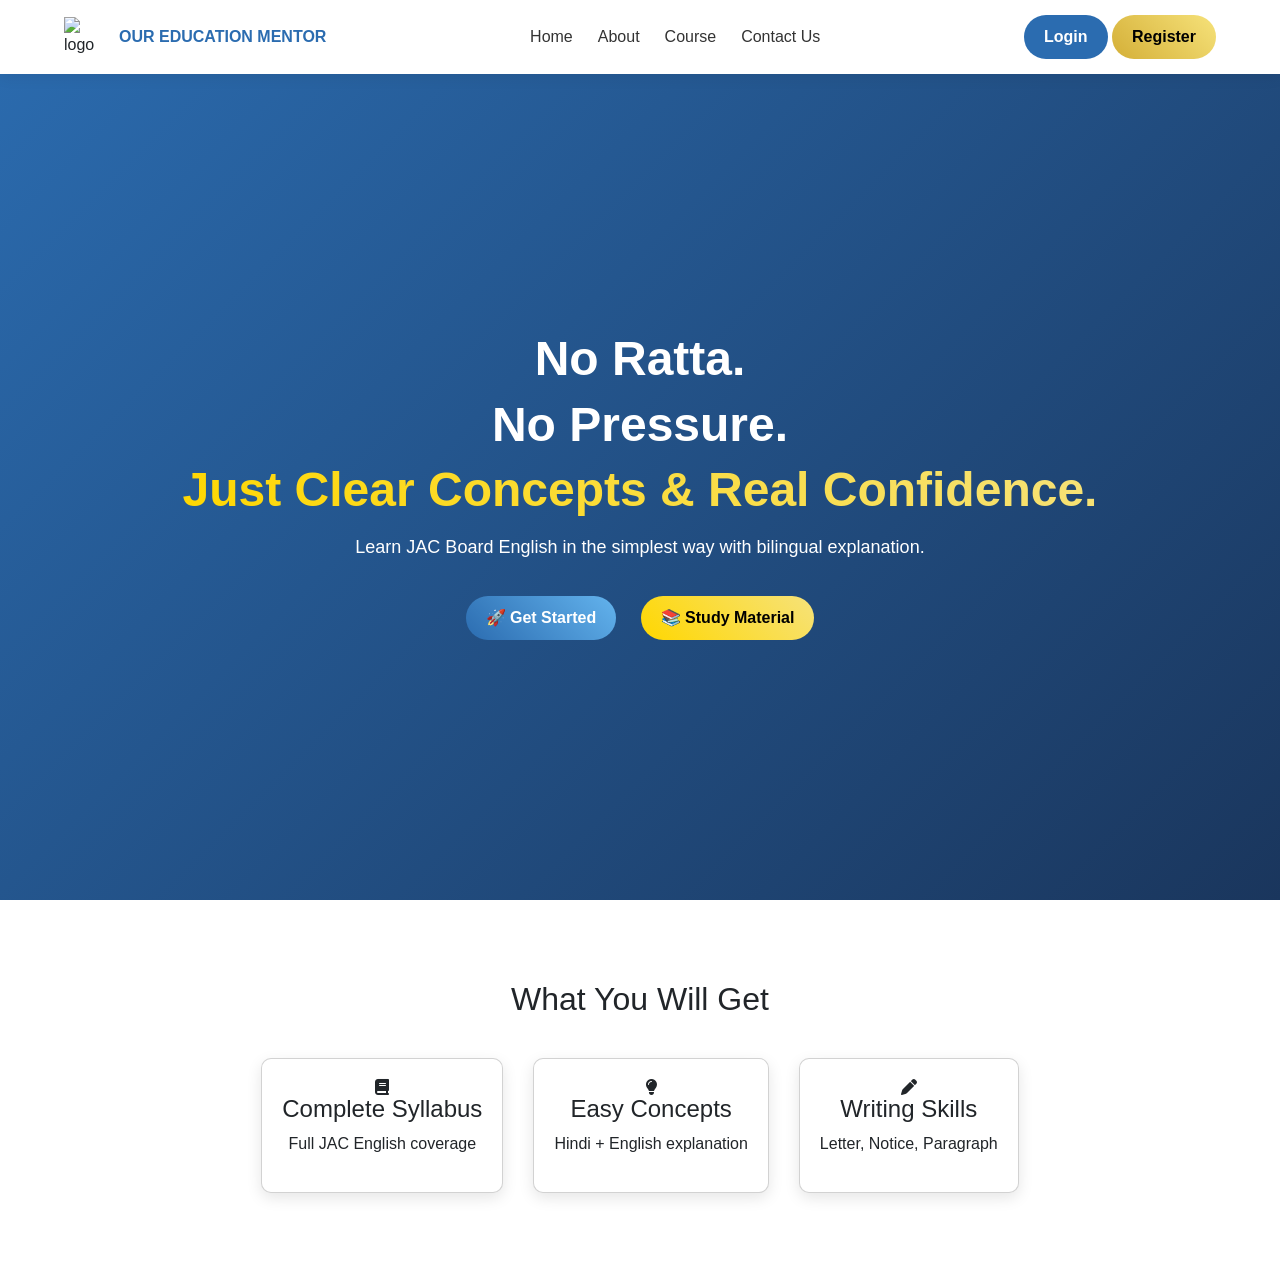
==== index.html @ 1322ac7b "Add files via upload" ====
<!DOCTYPE html>
<html lang="en">
<head>
<meta charset="UTF-8">
<meta name="viewport" content="width=device-width, initial-scale=1.0">
<title>Our Education Mentor</title>

<link href="https://cdn.jsdelivr.net/npm/bootstrap@5.3.2/dist/css/bootstrap.min.css" rel="stylesheet">
<link href="https://cdnjs.cloudflare.com/ajax/libs/font-awesome/6.4.0/css/all.min.css" rel="stylesheet">

<link rel="stylesheet" href="style.css">
</head>

<body>

<!-- NAVBAR -->
<nav class="navbar">
    <div class="logo-section">
        <img src="image/OUR_EDUCATION_MENTOR'S_png.png" alt="logo">
        <span>OUR EDUCATION MENTOR</span>
    </div>

    <div class="menu">
        <a href="index.html">Home</a>
        <a href="about.html">About</a>
        <a href="course.htm">Course</a>
        <a href="contact.html">Contact Us</a>
    </div>

    <div class="nav-btns">
        <button class="btn login" onclick="goLogin()">Login</button>
        <button class="btn register" onclick="goRegister()">Register</button>
    </div>
</nav>

<!-- HERO -->
<section class="hero">
    <div class="hero-content">

        <h1>No Ratta.</h1>
        <h1>No Pressure.</h1>
        <h1 class="gradient-text">Just Clear Concepts & Real Confidence.</h1>

        <p class="sub-text">
            Learn JAC Board English in the simplest way with bilingual explanation.
        </p>

        <div class="hero-buttons">
            <button class="btn main-btn" onclick="goLogin()">
                🚀 Get Started
            </button>

            <button class="btn secondary-btn" onclick="scrollToStudy()">
                📚 Study Material
            </button>
        </div>

    </div>
</section>

<!-- STUDY SECTION -->
<section id="study" class="study-section">
    <h2>What You Will Get</h2>

    <div class="cards">
        <div class="card">
            <i class="fas fa-book"></i>
            <h4>Complete Syllabus</h4>
            <p>Full JAC English coverage</p>
        </div>

        <div class="card">
            <i class="fas fa-lightbulb"></i>
            <h4>Easy Concepts</h4>
            <p>Hindi + English explanation</p>
        </div>

        <div class="card">
            <i class="fas fa-pen"></i>
            <h4>Writing Skills</h4>
            <p>Letter, Notice, Paragraph</p>
        </div>
    </div>
</section>
<script src="script.js"></script>

</body>
</html>
---- style.css ----
/* RESET */
*{
    margin:0;
    padding:0;
    box-sizing:border-box;
}

body{
    font-family: 'Segoe UI', sans-serif;
}

/* NAVBAR */
.navbar{
    display:flex;
    justify-content:space-between;
    align-items:center;
    padding:15px 5%;
    background:rgb(255, 255, 255);
    position:fixed;
    width:100%;
    top:0;
    z-index:1000;
    box-shadow:0 2px 15px rgba(0,0,0,0.08);
}

.logo-section{
    display:flex;
    align-items:center;
    gap:10px;
}

.logo-section img{
    width:45px;
}

.logo-section span{
    font-weight:bold;
    color:#2b6cb0;
}

/* MENU */
.menu{
    display:flex;
    gap:25px;
}

.menu a{
    text-decoration:none;
    color:#333;
    font-weight:500;
}

.menu a:hover{
    color:#2b6cb0;
}

/* BUTTONS */
.btn{
    padding:10px 20px;
    border:none;
    border-radius:25px;
    cursor:pointer;
    font-weight:600;
}

.login{
    background:#2b6cb0;
    color:white;
}

.register{
    background:linear-gradient(45deg,#d4af37,#f6e27a);
    color:black;
}

/* HERO */
.hero{
    height:100vh;
    display:flex;
    align-items:center;
    justify-content:center;
    text-align:center;
    background:linear-gradient(135deg,#2b6cb0,#1a365d);
    color:white;
    padding-top:80px;
}

.hero h1{
    font-size:3rem;
    font-weight:bold;
}

/* TEACHERS */
.teachers{
    padding:50px;
    text-align:center;
}

.cards{
    display:flex;
    justify-content:center;
    gap:20px;
    margin-top:20px;
}

.card{
    padding:20px;
    border-radius:10px;
    box-shadow:0 5px 15px rgba(0,0,0,0.1);
}

.card img{
    width:100px;
    border-radius:50%;
}

/* GRADIENT TEXT */
.gradient-text{
    background:linear-gradient(45deg,#ffd700,#f6e27a);
    -webkit-background-clip:text;
    color:transparent;
}

.sub-text{
    margin-top:15px;
    font-size:18px;
}

/* BUTTONS */
.hero-buttons{
    margin-top:25px;
}

.main-btn{
    background:linear-gradient(45deg,#2b6cb0,#63b3ed);
    color:white;
    margin:10px;
}

.secondary-btn{
    background:linear-gradient(45deg,#ffd700,#f6e27a);
    color:black;
    margin:10px;
}

/* STUDY SECTION */
.study-section{
    padding:80px 20px;
    text-align:center;
}
.cards{
    display:flex;
    justify-content:center;
    gap:30px;
    margin-top:40px;
    flex-wrap:wrap;
}

/* NEW BOX */
.teacher-box{
    text-align:center;
}
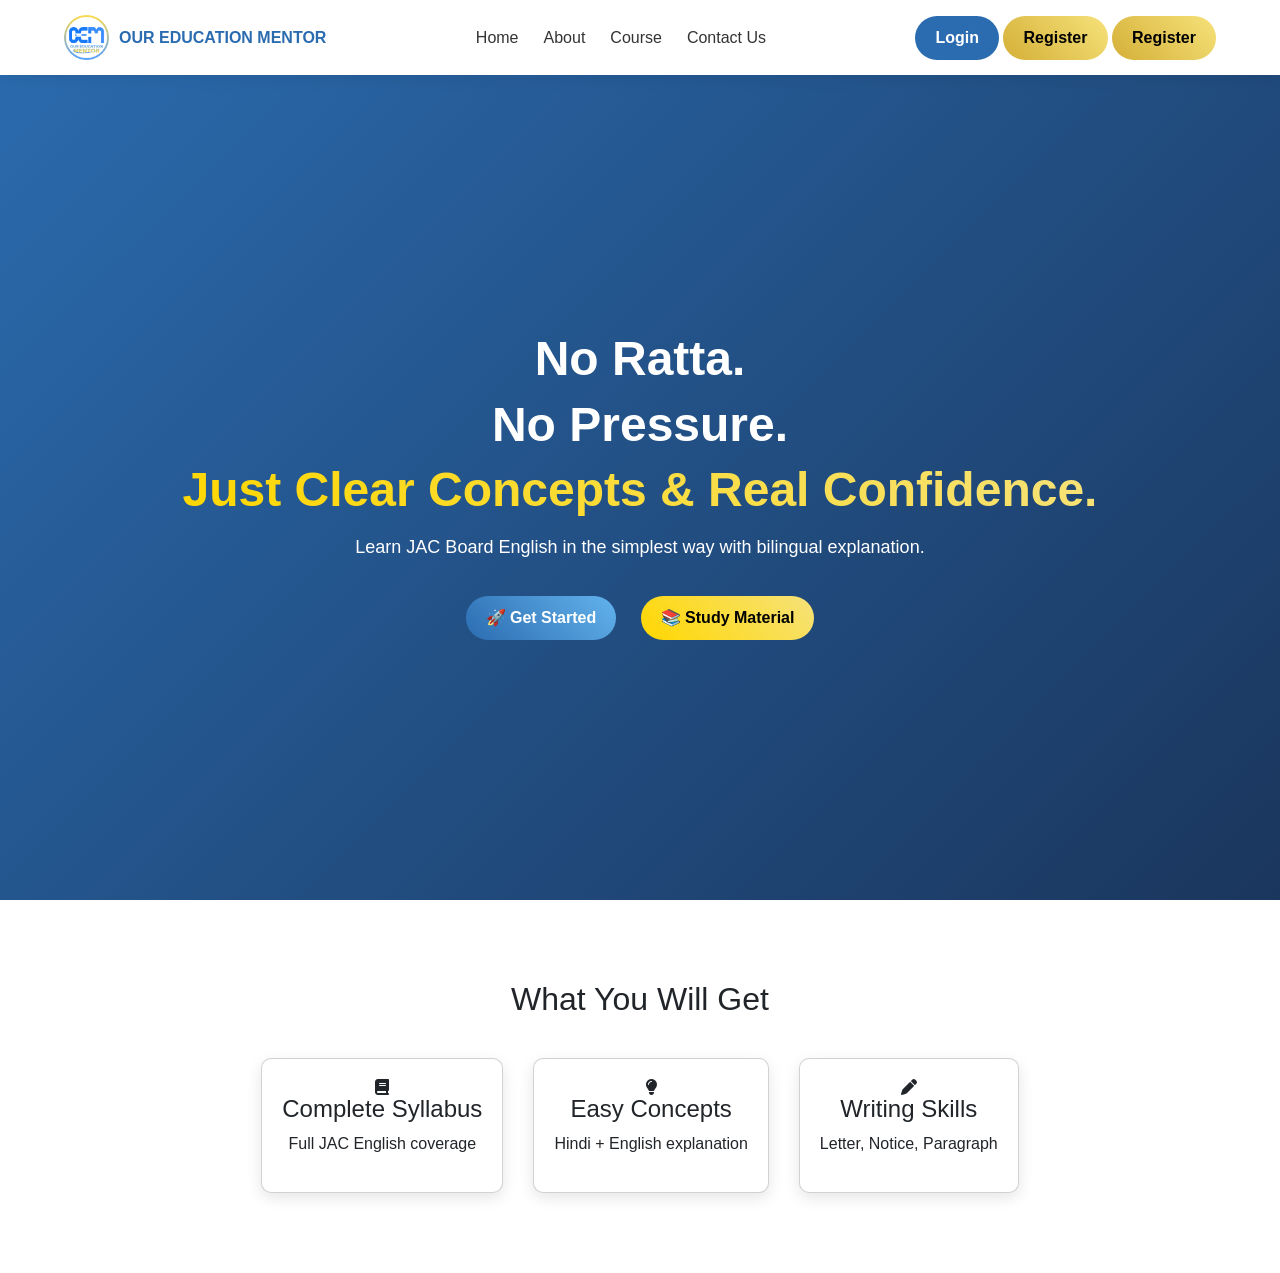
==== commit c5d50720: "Update index.html" ====
--- a/index.html
+++ b/index.html
@@ -29,6 +29,7 @@
 
     <div class="nav-btns">
         <button class="btn login" onclick="goLogin()">Login</button>
+        <button class="btn register" onclick="goRegister()">Register</button>
         <button class="btn register" onclick="goRegister()">Register</button>
     </div>
 </nav>
@@ -85,4 +86,4 @@
 <script src="script.js"></script>
 
 </body>
-</html>+</html>
